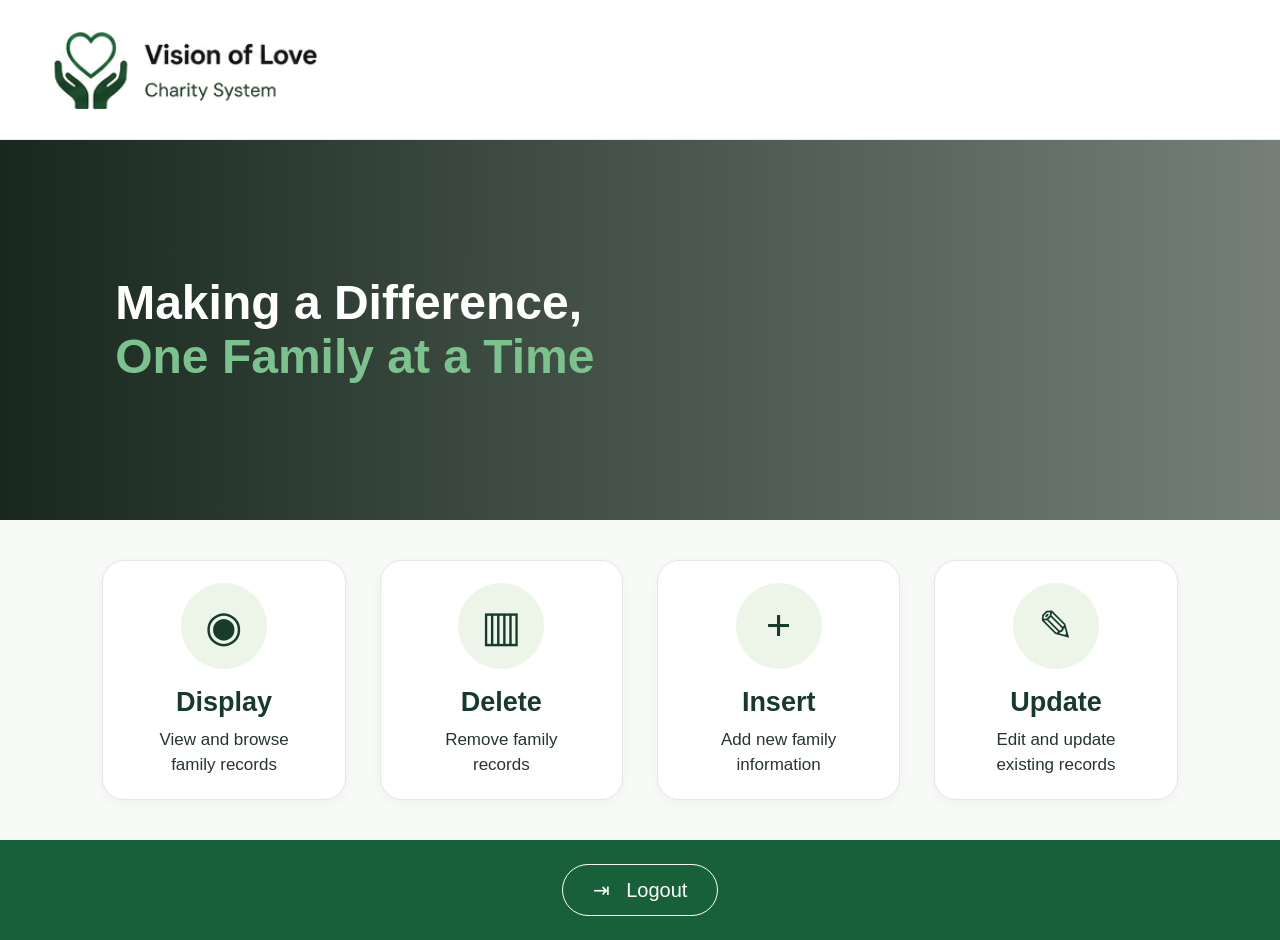
==== index.html @ 8ac2ea48 "Add files via upload" ====
<!doctype html>
<html lang="en">
<head><meta charset="utf-8"><meta name="viewport" content="width=device-width,initial-scale=1"><title>Vision of Love</title><link rel="stylesheet" href="styles.css"></head>
<body>
<header class="header"><img class="logo" src="logo.png" alt="Vision of Love Charity System"></header>
<section class="hero"><h1>Making a Difference,<br><span>One Family at a Time</span></h1></section>
<main class="cards">
  <div class="card" onclick="go('display.html')"><div class="icon">◉</div><h2>Display</h2><p>View and browse<br>family records</p></div>
  <div class="card" onclick="go('delete.html')"><div class="icon">▥</div><h2>Delete</h2><p>Remove family<br>records</p></div>
  <div class="card" onclick="go('insert.html')"><div class="icon">+</div><h2>Insert</h2><p>Add new family<br>information</p></div>
  <div class="card" onclick="go('update.html')"><div class="icon">✎</div><h2>Update</h2><p>Edit and update<br>existing records</p></div>
</main>
<footer class="footer"><button class="logout" onclick="logout()">⇥ &nbsp; Logout</button></footer>
<script src="script.js"></script>
</body></html>
---- styles.css ----
*{box-sizing:border-box}
html,body{margin:0;min-height:100%;font-family:Arial,Helvetica,sans-serif;background:#f8faf7;color:#183c2c}
body{min-height:100vh;display:flex;flex-direction:column}
.header{height:140px;background:#fff;display:flex;align-items:center;padding:0 52px;border-bottom:1px solid #e7ece5}
.logo{width:265px;height:auto;display:block}
.hero{height:380px;background:linear-gradient(90deg,rgba(10,27,16,.94),rgba(10,27,16,.55)),url("https://images.unsplash.com/photo-1488521787991-ed7bbaae773c?auto=format&fit=crop&w=1800&q=80") center/cover;display:flex;align-items:center;padding:40px 9%}
.hero h1{margin:0;color:#fff;font-size:48px;line-height:1.12;max-width:620px}
.hero h1 span{color:#7cc28e}
.cards{display:grid;grid-template-columns:repeat(4,1fr);gap:34px;padding:40px 8%;flex:1}
.card{background:#fff;border:1px solid #e4e9e3;border-radius:22px;min-height:240px;display:flex;flex-direction:column;align-items:center;justify-content:center;text-align:center;box-shadow:0 3px 12px rgba(0,0,0,.04);cursor:pointer;transition:.2s}
.card:hover{transform:translateY(-4px);box-shadow:0 10px 24px rgba(0,0,0,.09)}
.icon{width:86px;height:86px;border-radius:50%;background:#edf4e8;display:flex;align-items:center;justify-content:center;font-size:43px;margin-bottom:18px}
.card h2{margin:0 0 10px;font-size:27px;color:#173a2b}
.card p{margin:0;max-width:190px;font-size:17px;line-height:1.45;color:#27352e}
.footer{height:100px;background:#176039;display:flex;align-items:center;justify-content:center}
.logout{border:1px solid #fff;border-radius:28px;background:transparent;color:#fff;padding:13px 30px;font-size:20px;cursor:pointer}
.logout:hover{background:#fff;color:#176039}
.page{min-height:100vh;display:flex;flex-direction:column}
.page-main{flex:1;display:flex;align-items:center;justify-content:center}
.page-logo{width:min(520px,70vw);height:auto}
.page-footer{height:100px;background:#176039;display:flex;align-items:center;justify-content:center}
@media(max-width:900px){.cards{grid-template-columns:repeat(2,1fr)}.hero h1{font-size:38px}}
@media(max-width:600px){.header{height:105px;padding:0 22px}.logo{width:220px}.hero{height:300px;padding:25px}.hero h1{font-size:32px}.cards{grid-template-columns:1fr;padding:25px}.footer,.page-footer{height:85px}}
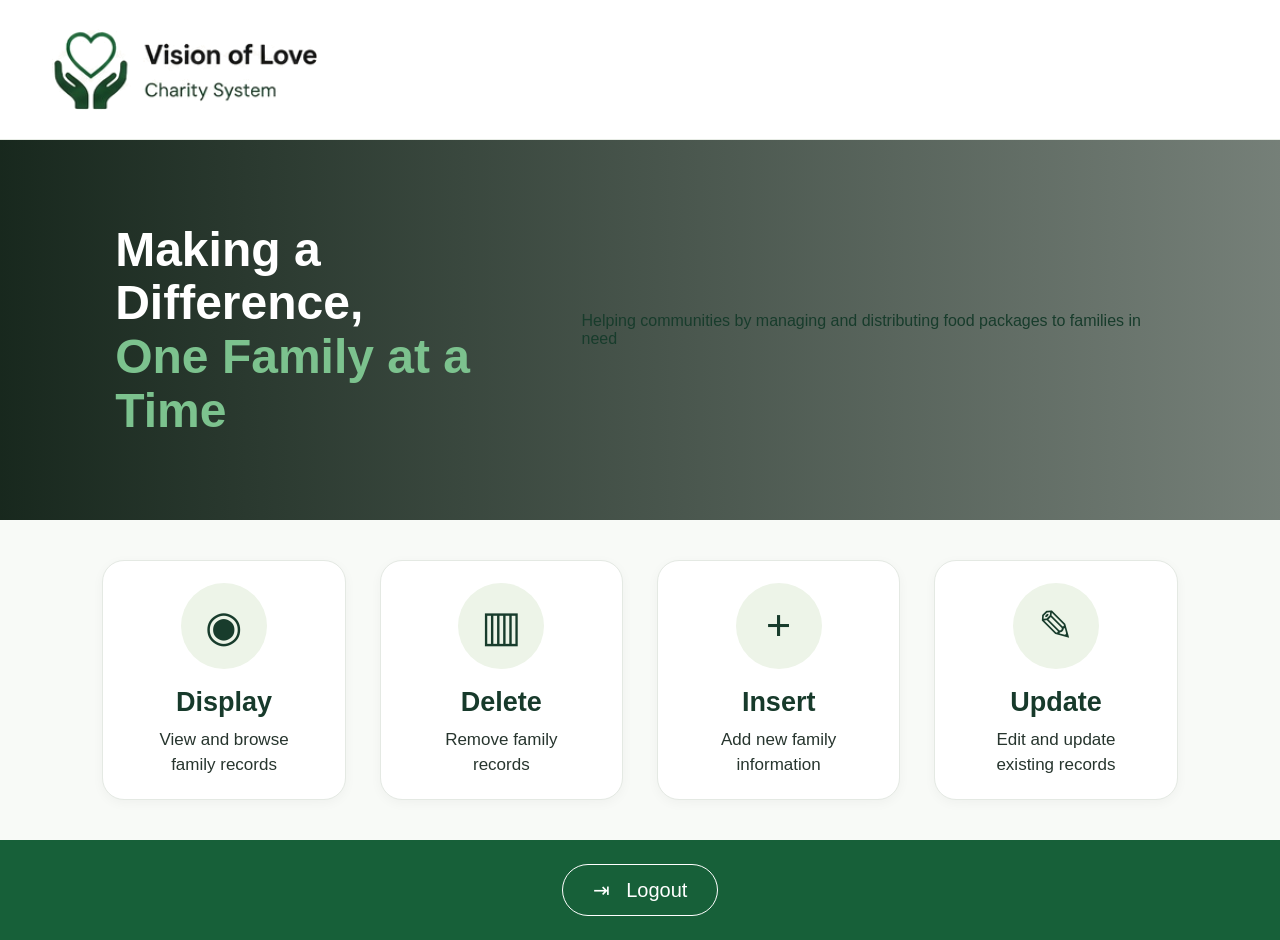
==== commit 3242b778: "Update index.html" ====
--- a/index.html
+++ b/index.html
@@ -1,15 +1,98 @@
 <!doctype html>
 <html lang="en">
-<head><meta charset="utf-8"><meta name="viewport" content="width=device-width,initial-scale=1"><title>Vision of Love</title><link rel="stylesheet" href="styles.css"></head>
+<head>
+<meta charset="utf-8">
+<meta name="viewport" content="width=device-width,initial-scale=1">
+
+<title>
+    Vision of Love
+</title>
+
+<link rel="stylesheet" href="styles.css">
+</head>
+
 <body>
-<header class="header"><img class="logo" src="logo.png" alt="Vision of Love Charity System"></header>
-<section class="hero"><h1>Making a Difference,<br><span>One Family at a Time</span></h1></section>
+<header class="header">
+<img class="logo" src="logo.png" alt="Vision of Love Charity System">
+</header>
+
+<section class="hero">
+<h1>
+Making a Difference,<br><span>One Family at a Time
+</span>	
+</h1>
+	<p>
+		Helping communities by managing and distributing food packages to families in need
+	</p>
+</section>
+
 <main class="cards">
-  <div class="card" onclick="go('display.html')"><div class="icon">◉</div><h2>Display</h2><p>View and browse<br>family records</p></div>
-  <div class="card" onclick="go('delete.html')"><div class="icon">▥</div><h2>Delete</h2><p>Remove family<br>records</p></div>
-  <div class="card" onclick="go('insert.html')"><div class="icon">+</div><h2>Insert</h2><p>Add new family<br>information</p></div>
-  <div class="card" onclick="go('update.html')"><div class="icon">✎</div><h2>Update</h2><p>Edit and update<br>existing records</p></div>
+  <div class="card" onclick="go('display.html')">
+<div class="icon">
+◉
+</div>
+
+<h2>
+Display
+</h2>
+
+<p>
+View and browse<br>family records
+</p>
+</div>
+
+  <div class="card" onclick="go('delete.html')">
+<div class="icon">
+▥
+</div>
+
+<h2>
+    Delete
+</h2>
+
+<p>
+Remove family<br>records
+</p>
+</div>
+
+  <div class="card" onclick="go('insert.html')">
+<div class="icon">
++
+</div>
+<h2>
+Insert
+</h2>
+
+<p>
+Add new family
+<br>
+information
+</p>
+</div>
+
+  <div class="card" onclick="go('update.html')">
+<div class="icon">
+✎
+</div>
+
+<h2>
+Update
+</h2>
+
+<p> 
+Edit and update<br>existing records
+</p>
+</div>
 </main>
-<footer class="footer"><button class="logout" onclick="logout()">⇥ &nbsp; Logout</button></footer>
-<script src="script.js"></script>
-</body></html>+
+<footer class="footer">
+<button class="logout" onclick="logout()">
+⇥ 
+&nbsp; Logout
+</button>
+</footer>
+
+<script src="script.js">
+</script>
+</body>
+</html>
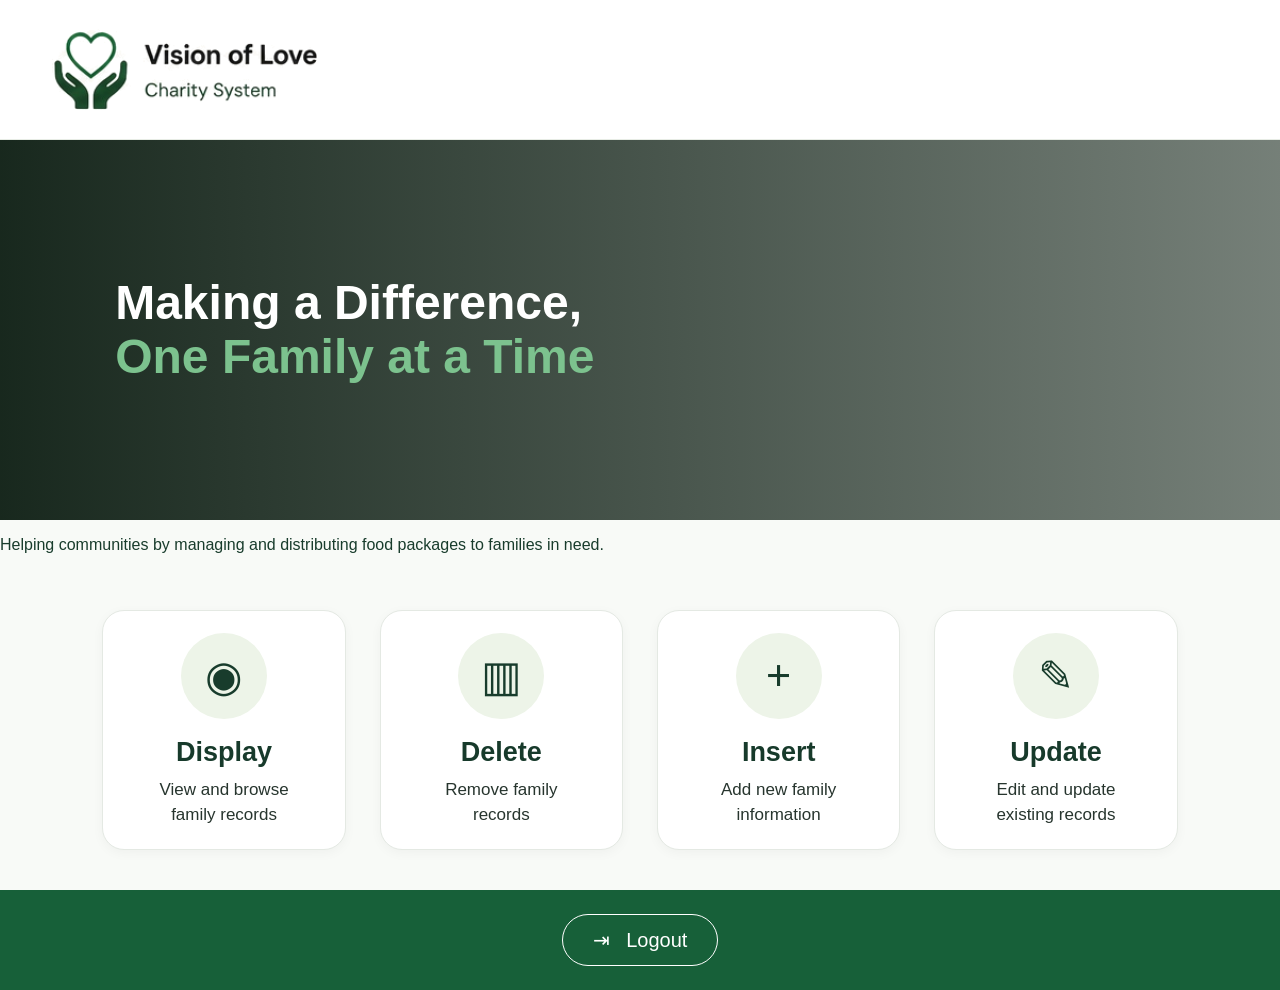
==== commit b749c96d: "Update index.html" ====
--- a/index.html
+++ b/index.html
@@ -21,11 +21,12 @@
 Making a Difference,<br><span>One Family at a Time
 </span>	
 </h1>
-	<p>
-		Helping communities by managing and distributing food packages to families in need
-	</p>
 </section>
 
+	<p>
+		Helping communities by managing and distributing food packages to families in need.
+	</p>
+	
 <main class="cards">
   <div class="card" onclick="go('display.html')">
 <div class="icon">
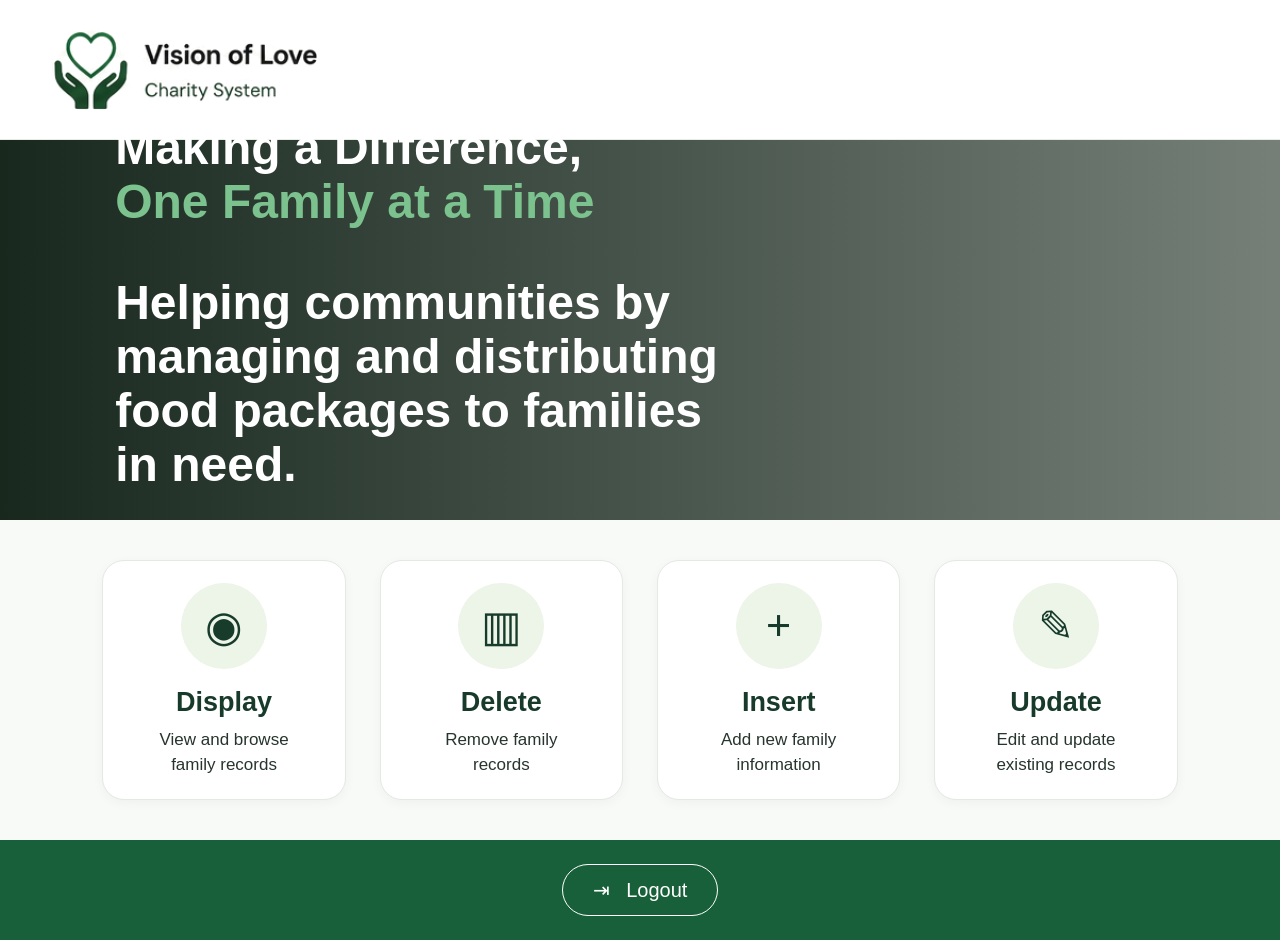
==== commit cc847d0f: "Update index.html" ====
--- a/index.html
+++ b/index.html
@@ -20,13 +20,13 @@
 <h1>
 Making a Difference,<br><span>One Family at a Time
 </span>	
-</h1>
-</section>
-
 	<p>
 		Helping communities by managing and distributing food packages to families in need.
 	</p>
-	
+</h1>	
+		
+</section>
+
 <main class="cards">
   <div class="card" onclick="go('display.html')">
 <div class="icon">
--- a/styles.css
+++ b/styles.css
@@ -1,24 +1,193 @@
 
-*{box-sizing:border-box}
-html,body{margin:0;min-height:100%;font-family:Arial,Helvetica,sans-serif;background:#f8faf7;color:#183c2c}
-body{min-height:100vh;display:flex;flex-direction:column}
-.header{height:140px;background:#fff;display:flex;align-items:center;padding:0 52px;border-bottom:1px solid #e7ece5}
-.logo{width:265px;height:auto;display:block}
-.hero{height:380px;background:linear-gradient(90deg,rgba(10,27,16,.94),rgba(10,27,16,.55)),url("https://images.unsplash.com/photo-1488521787991-ed7bbaae773c?auto=format&fit=crop&w=1800&q=80") center/cover;display:flex;align-items:center;padding:40px 9%}
-.hero h1{margin:0;color:#fff;font-size:48px;line-height:1.12;max-width:620px}
-.hero h1 span{color:#7cc28e}
-.cards{display:grid;grid-template-columns:repeat(4,1fr);gap:34px;padding:40px 8%;flex:1}
-.card{background:#fff;border:1px solid #e4e9e3;border-radius:22px;min-height:240px;display:flex;flex-direction:column;align-items:center;justify-content:center;text-align:center;box-shadow:0 3px 12px rgba(0,0,0,.04);cursor:pointer;transition:.2s}
-.card:hover{transform:translateY(-4px);box-shadow:0 10px 24px rgba(0,0,0,.09)}
-.icon{width:86px;height:86px;border-radius:50%;background:#edf4e8;display:flex;align-items:center;justify-content:center;font-size:43px;margin-bottom:18px}
-.card h2{margin:0 0 10px;font-size:27px;color:#173a2b}
-.card p{margin:0;max-width:190px;font-size:17px;line-height:1.45;color:#27352e}
-.footer{height:100px;background:#176039;display:flex;align-items:center;justify-content:center}
-.logout{border:1px solid #fff;border-radius:28px;background:transparent;color:#fff;padding:13px 30px;font-size:20px;cursor:pointer}
-.logout:hover{background:#fff;color:#176039}
-.page{min-height:100vh;display:flex;flex-direction:column}
-.page-main{flex:1;display:flex;align-items:center;justify-content:center}
-.page-logo{width:min(520px,70vw);height:auto}
-.page-footer{height:100px;background:#176039;display:flex;align-items:center;justify-content:center}
-@media(max-width:900px){.cards{grid-template-columns:repeat(2,1fr)}.hero h1{font-size:38px}}
-@media(max-width:600px){.header{height:105px;padding:0 22px}.logo{width:220px}.hero{height:300px;padding:25px}.hero h1{font-size:32px}.cards{grid-template-columns:1fr;padding:25px}.footer,.page-footer{height:85px}}
+*{
+  box-sizing:border-box
+}
+
+html,body{
+  margin:0;
+  min-height:100%;
+  font-family:Arial,Helvetica,sans-serif;
+  background:#f8faf7;
+  color:#183c2c
+}
+
+body{
+  min-height:100vh;
+  display:flex;
+  flex-direction:column
+}
+
+.header{
+  height:140px;
+  background:#fff;
+  display:flex;
+  align-items:center;
+  padding:0 52px;
+  border-bottom:1px solid #e7ece5
+}
+
+.logo{
+  width:265px;
+  height:auto;
+  display:block
+}
+
+.hero{
+  height:380px;
+  background:linear-gradient(90deg,rgba(10,27,16,.94),rgba(10,27,16,.55)),url("https://images.unsplash.com/photo-1488521787991-ed7bbaae773c?auto=format&fit=crop&w=1800&q=80") center/cover;
+  display:flex;
+  align-items:center;
+  padding:40px 9%
+}
+
+.hero h1{
+  margin:0;
+  color:#fff;
+  font-size:48px;
+  line-height:1.12;
+  max-width:620px
+}
+
+.hero h1 span{
+  color:#7cc28e
+}
+
+.cards{
+  display:grid;
+  grid-template-columns:repeat(4,1fr);
+  gap:34px;
+  padding:40px 8%;
+  flex:1
+}
+
+.card{
+  background:#fff;
+  border:1px solid #e4e9e3;
+  border-radius:22px;
+  min-height:240px;
+  display:flex;
+  flex-direction:column;
+  align-items:center;
+  justify-content:center;
+  text-align:center;
+  box-shadow:0 3px 12px rgba(0,0,0,.04);
+  cursor:pointer;
+  transition:.2s
+}
+
+.card:hover{
+  transform:translateY(-4px);
+  box-shadow:0 10px 24px rgba(0,0,0,.09)
+}
+
+.icon{
+  width:86px;
+  height:86px;
+  border-radius:50%;
+  background:#edf4e8;
+  display:flex;
+  align-items:center;
+  justify-content:center;
+  font-size:43px;
+  margin-bottom:18px
+}
+
+.card h2{
+  margin:0 0 10px;
+  font-size:27px;
+  color:#173a2b
+}
+
+.card p{
+  margin:0;
+  max-width:190px;
+  font-size:17px;
+  line-height:1.45;
+  color:#27352e
+}
+
+.footer{
+  height:100px;
+  background:#176039;
+  display:flex;
+  align-items:center;
+  justify-content:center
+}
+
+.logout{
+  border:1px solid #fff;
+  border-radius:28px;
+  background:transparent;
+  color:#fff;
+  padding:13px 30px;
+  font-size:20px;
+  cursor:pointer
+}
+
+.logout:hover{
+  background:#fff;
+  color:#176039
+}
+
+.page{
+  min-height:100vh;
+  display:flex;
+  flex-direction:column
+}
+
+.page-main{
+  flex:1;
+  display:flex;
+  align-items:center;
+  justify-content:center
+}
+
+.page-logo{
+  width:min(520px,70vw);
+  height:auto
+}
+
+.page-footer{
+  height:100px;
+  background:#176039;
+  display:flex;
+  align-items:center;
+  justify-content:center
+}
+
+@media(max-width:900px){
+  .cards{
+    grid-template-columns:repeat(2,1fr)
+  }
+  
+  .hero h1{
+    font-size:38px}
+}
+
+@media(max-width:600px){
+  .header{
+    height:105px;
+    padding:0 22px
+  }
+  
+  .logo{
+    width:220px
+  }
+  
+  .hero{
+    height:300px;
+    padding:25px
+  }
+  
+  .hero h1{
+    font-size:32px
+  }
+  
+  .cards{
+    grid-template-columns:1fr;padding:25px
+  }
+  
+  .footer,.page-footer{
+    height:85px
+  }
+}
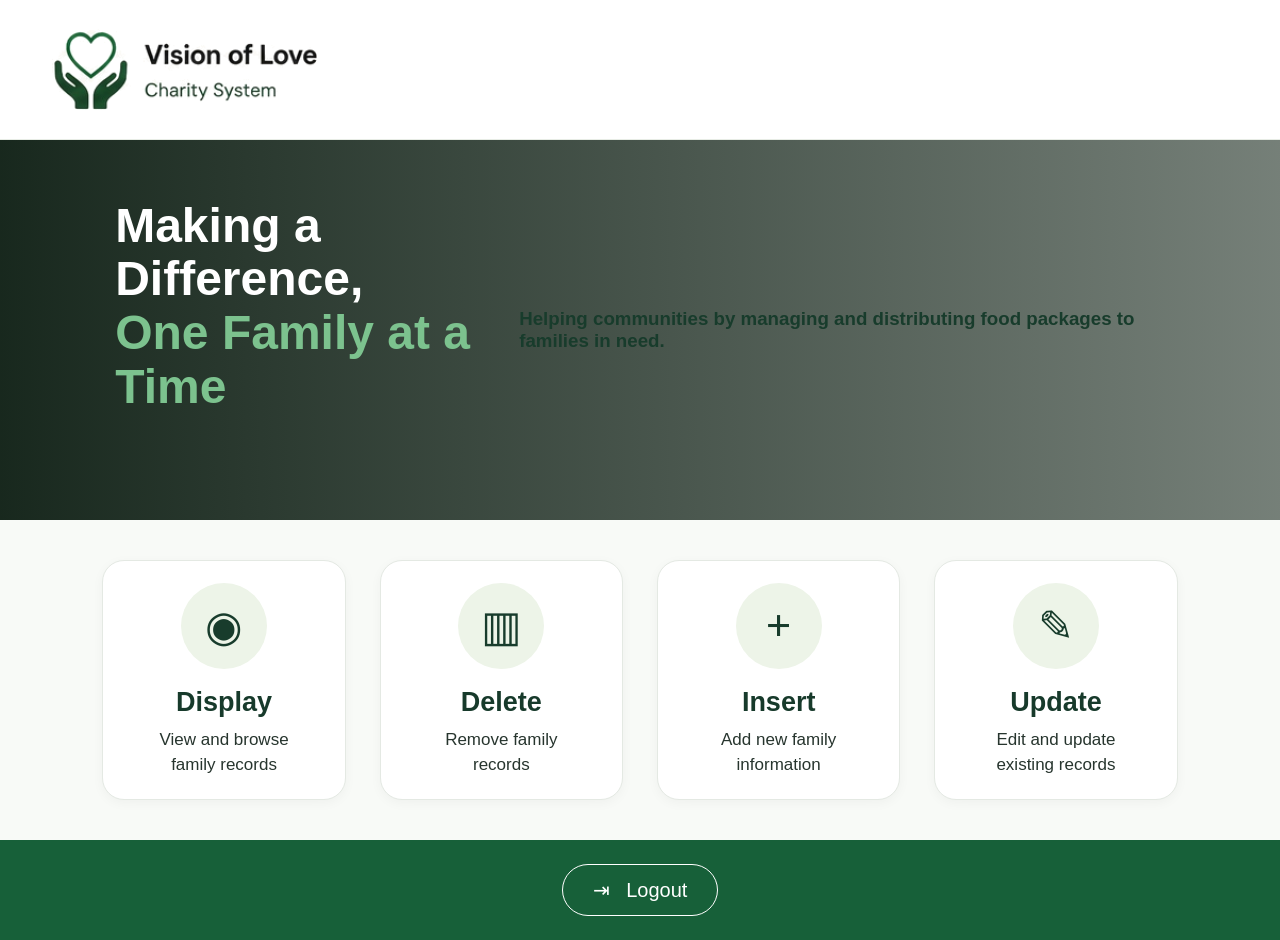
==== commit ea727bd5: "Update index.html" ====
--- a/index.html
+++ b/index.html
@@ -21,7 +21,7 @@
 Making a Difference,<br><span>One Family at a Time
 </span>	
 	<p>
-		Helping communities by managing and distributing food packages to families in need.
+		<h3>Helping communities by managing and distributing food packages to families in need.</h3>
 	</p>
 </h1>	
 		
